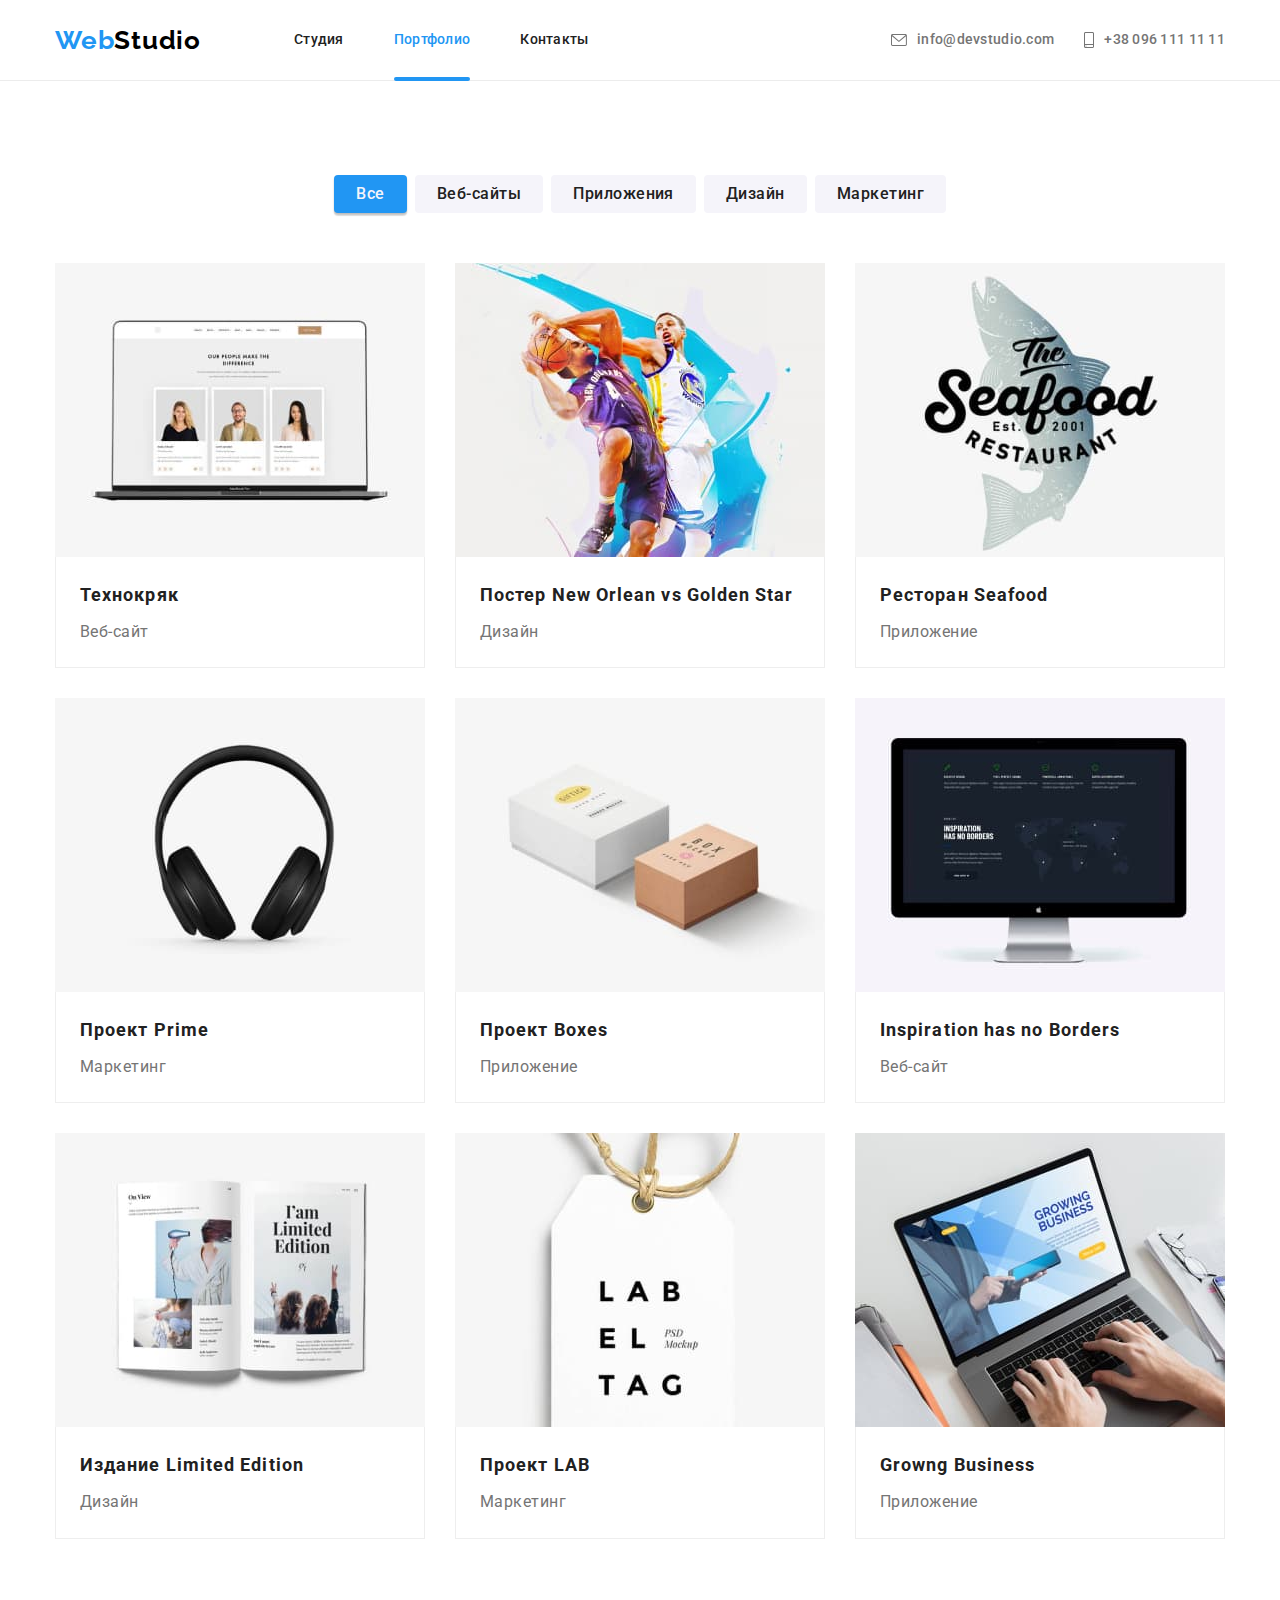
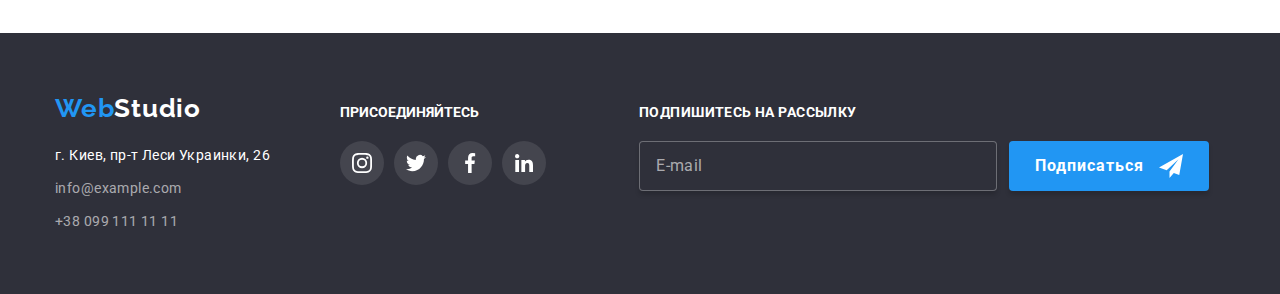
==== portfolio.html @ a7a27328 "initial" ====
<!DOCTYPE html>
<html lang="ru">
  <head>
    <meta charset="UTF-8" />
    <meta http-equiv="X-UA-Compatible" content="IE=edge" />
    <meta name="viewport" content="width=device-width, initial-scale=1.0" />
    <title>Portfolio</title>
    <link
      href="https://fonts.googleapis.com/css2?family=Raleway:wght@700&family=Roboto:wght@400;500;700;900&display=swap"
      rel="stylesheet"
    />
    <link rel="stylesheet" href="./modern-normalize/modern-normalize.css" />
    <link rel="stylesheet" href="./css/styles.css" />
  </head>
  <body>
    <!-- шапка -->
    <header class="header">
      <div class="container header-wrapper">
        <!-- навигация -->
        <nav class="header-nav">
          <a href="#" class="logo">Web<span class="header-studio">Studio</span></a>
          <ul class="site-nav list">
            <li class="site-nav-item">
              <a href="./index.html" class="site-nav-link">Студия</a>
            </li>
            <li class="site-nav-item">
              <a href="#" class="site-nav-link current">Портфолио</a>
            </li>
            <li class="site-nav-item">
              <a href="#" class="site-nav-link">Контакты</a>
            </li>
          </ul>
        </nav>
        <ul class="auth-nav list">
          <li class="auth-nav-item">
            <a class="auth-nav-link" href="info@devstudio.com">
              <svg class="icon-envelope" width="16" height="12">
                <use href="./images/icons.svg#icon-envelope"></use>
              </svg>
              info@devstudio.com</a
            >
          </li>
          <li class="auth-nav-item">
            <a class="auth-nav-link" href="tel:+380961111111">
              <svg class="icon-smartphone" width="10" height="16">
                <use href="./images/icons.svg#icon-smartphone"></use>
              </svg>
              +38 096 111 11 11</a
            >
          </li>
        </ul>
      </div>
    </header>
    <!-- основное -->
    <main>
      <!-- секция примеры проектов -->
      <section class="examples section">
        <div class="container">
          <h1 class="title-hidden">примеры</h1>
          <ul class="filters filters-wrapper list">
            <li class="filters-item">
              <button class="filters-button button-active" type="button">Все</button>
            </li>
            <li class="filters-item">
              <button class="filters-button" type="button">Веб-сайты</button>
            </li>
            <li class="filters-item">
              <button class="filters-button" type="button">Приложения</button>
            </li>
            <li class="filters-item">
              <button class="filters-button" type="button">Дизайн</button>
            </li>
            <li class="filters-item">
              <button class="filters-button" type="button">Маркетинг</button>
            </li>
          </ul>
          <ul class="list examples-wrapper">
            <li class="item">
              <a class="examples-link" href="#">
                <div class="examples-overlay">
                  <img
                    class="picture"
                    src="./images/texnokryak.jpg"
                    alt="Пример проекта веб-сайта Технокряк"
                    width="370"
                    height="294"
                  />
                  <p class="overlay-text">
                    Ресурс предлагает комплексные предложения с разным уровнем функционала и
                    сервисов. Все это позволит посетителю получить исчерпывающие сведения о компании
                    или частном лице.
                  </p>
                </div>
                <div class="card">
                  <h3 class="examples-title">Технокряк</h3>
                  <p class="examples-text">Веб-сайт</p>
                </div>
              </a>
            </li>
            <li class="item">
              <a href="#" class="examples-link">
                <div class="examples-overlay">
                  <img
                    class="picture"
                    src="./images/post-new-orlean-golden-star.jpg"
                    alt="Пример дизайна постера New Orlean vs Golden Star"
                    width="370"
                    height="294"
                  />
                  <p class="overlay-text">
                    Ресурс предлагает комплексные предложения с разным уровнем функционала и
                    сервисов. Все это позволит посетителю получить исчерпывающие сведения о компании
                    или частном лице.
                  </p>
                </div>
                <div class="card">
                  <h3 class="examples-title">Постер New Orlean vs Golden Star</h3>
                  <p class="examples-text">Дизайн</p>
                </div>
              </a>
            </li>
            <li class="item">
              <a href="" class="examples-link">
                <div class="examples-overlay">
                  <img
                    class="picture"
                    src="./images/restaurant-seafood.jpg"
                    alt="Пример приложения для ресторана Seafood"
                    width="370"
                    height="294"
                  />
                  <p class="overlay-text">
                    Ресурс предлагает комплексные предложения с разным уровнем функционала и
                    сервисов. Все это позволит посетителю получить исчерпывающие сведения о компании
                    или частном лице.
                  </p>
                </div>
                <div class="card">
                  <h3 class="examples-title">Ресторан Seafood</h3>
                  <p class="examples-text">Приложение</p>
                </div>
              </a>
            </li>
            <li class="item">
              <a href="#" class="examples-link">
                <div class="examples-overlay">
                  <img
                    class="picture"
                    src="./images/project-prime.jpg"
                    alt="Пример проекта Prime"
                    width="370"
                    height="294"
                  />
                  <p class="overlay-text">
                    Ресурс предлагает комплексные предложения с разным уровнем функционала и
                    сервисов. Все это позволит посетителю получить исчерпывающие сведения о компании
                    или частном лице.
                  </p>
                </div>
                <div class="card">
                  <h3 class="examples-title">Проект Prime</h3>
                  <p class="examples-text">Маркетинг</p>
                </div>
              </a>
            </li>
            <li class="item">
              <a href="#" class="examples-link">
                <div class="examples-overlay">
                  <img
                    class="picture"
                    src="./images/project-boxes.jpg"
                    alt="Проект приложения Boxes"
                    width="370"
                    height="294"
                  />
                  <p class="overlay-text">
                    Ресурс предлагает комплексные предложения с разным уровнем функционала и
                    сервисов. Все это позволит посетителю получить исчерпывающие сведения о компании
                    или частном лице.
                  </p>
                </div>
                <div class="card">
                  <h3 class="examples-title">Проект Boxes</h3>
                  <p class="examples-text">Приложение</p>
                </div>
              </a>
            </li>
            <li class="item">
              <a href="#" class="examples-link">
                <div class="examples-overlay">
                  <img
                    class="picture"
                    src="./images/inspiration-has-a-borders.jpg"
                    alt="Проект веб-сайта Inspiration has no borders"
                    width="370"
                    height="294"
                  />
                  <p class="overlay-text">
                    Ресурс предлагает комплексные предложения с разным уровнем функционала и
                    сервисов. Все это позволит посетителю получить исчерпывающие сведения о компании
                    или частном лице.
                  </p>
                </div>
                <div class="card">
                  <h3 class="examples-title">Inspiration has no Borders</h3>
                  <p class="examples-text">Веб-сайт</p>
                </div>
              </a>
            </li>
            <li class="item">
              <a href="#" class="examples-link">
                <div class="examples-overlay">
                  <img
                    class="picture"
                    src="./images/limited-edition.jpg"
                    alt="Пример дизайна издания Limited Edition"
                    width="370"
                    height="294"
                  />
                  <p class="overlay-text">
                    Ресурс предлагает комплексные предложения с разным уровнем функционала и
                    сервисов. Все это позволит посетителю получить исчерпывающие сведения о компании
                    или частном лице.
                  </p>
                </div>
                <div class="card">
                  <h3 class="examples-title">Издание Limited Edition</h3>
                  <p class="examples-text">Дизайн</p>
                </div>
              </a>
            </li>
            <li class="item">
              <a href="#" class="examples-link">
                <div class="examples-overlay">
                  <img
                    class="picture"
                    src="./images/project-lab.jpg"
                    alt="Пример проекта LAB"
                    width="370"
                    height="294"
                  />
                  <p class="overlay-text">
                    Ресурс предлагает комплексные предложения с разным уровнем функционала и
                    сервисов. Все это позволит посетителю получить исчерпывающие сведения о компании
                    или частном лице.
                  </p>
                </div>
                <div class="card">
                  <h3 class="examples-title">Проект LAB</h3>
                  <p class="examples-text">Маркетинг</p>
                </div>
              </a>
            </li>
            <li class="item">
              <a class="examples-link" href="#">
                <div class="examples-overlay">
                  <img
                    class="picture"
                    src="./images/growing-business.jpg"
                    alt="Проект приложения Growing Business"
                    width="370"
                    height="294"
                  />
                  <p class="overlay-text">
                    Ресурс предлагает комплексные предложения с разным уровнем функционала и
                    сервисов. Все это позволит посетителю получить исчерпывающие сведения о компании
                    или частном лице.
                  </p>
                </div>
                <div class="card">
                  <h3 class="examples-title">Growng Business</h3>
                  <p class="examples-text">Приложение</p>
                </div>
              </a>
            </li>
          </ul>
        </div>
      </section>
    </main>
    <!-- футер -->
    <footer class="footer">
      <div class="container footer-wrapper">
        <div>
          <a class="logo" href="./index.html">Web<span class="footer-studio">Studio</span></a>
          <address>
            <ul class="address list">
              <li class="item">
                <a
                  class="address-link"
                  href="https://goo.gl/maps/dMJrHMzc6mi3SanNA"
                  target="_blank"
                  rel="noopener noreferrer"
                  >г. Киев, пр-т Леси Украинки, 26</a
                >
              </li>
              <li class="item"><a class="link" href="info@devstudio.com">info@example.com</a></li>
              <li class="item"><a class="link" href="tel:+380991111111">+38 099 111 11 11</a></li>
            </ul>
          </address>
        </div>
        <div class="social-wrapper">
          <h2 class="social-title">Присоединяйтесь</h2>
          <ul class="social-list list">
            <li class="social-item">
              <a class="social-link" href="#">
                <svg class="social-icon" width="20" height="20">
                  <use href="./images/icons.svg#icon-instagramteam"></use>
                </svg>
              </a>
            </li>
            <li class="social-item">
              <a class="social-link" href="#">
                <svg class="social-icon" width="20" height="20">
                  <use href="./images/icons.svg#icon-twitterteam"></use>
                </svg>
              </a>
            </li>
            <li class="social-item">
              <a class="social-link" href="#">
                <svg class="social-icon" width="20" height="20">
                  <use href="./images/icons.svg#icon-facebookteam"></use>
                </svg>
              </a>
            </li>
            <li class="social-item">
              <a class="social-link" href="#">
                <svg class="social-icon" width="18" height="18">
                  <use href="./images/icons.svg#icon-linkedinteam"></use>
                </svg>
              </a>
            </li>
          </ul>
        </div>
        <div class="subscribe-wrapper">
          <p class="subscribe-title">Подпишитесь на рассылку</p>
          <form class="subscribe-form">
            <input class="subscribe-input" type="email" name="email" placeholder="E-mail" />
            <button class="subscribe-button" type="submit">
              Подписаться
              <svg class="subscribe-icon" width="24" height="24">
                <use href="./images/icons.svg#icon-send"></use>
              </svg>
            </button>
          </form>
        </div>
      </div>
    </footer>
    <script src="./js/modal.js"></script>
  </body>
</html>
---- css/styles.css ----
:root {
   --white-color: #ffffff;
   --primary-text-color: rgba(33, 33, 33, 1);
   --secondary-text-color: rgba(117, 117, 117, 1);
   --accent-color: rgba(33, 150, 243, 1);
   --logo-studio-color: #000000;
   --background-hero: rgba(47, 48, 58, 1);
   --background-section-team: #F5F4FA;
   --footer-background-color: rgba(47, 48, 58, 1);
   --address-links-color: rgba(255, 255, 255, 0.6);
   --backgroung-buttons-color: rgba(245, 244, 250, 1);
   --primary-buttons-text-color: rgba(33, 33, 33, 1);
   --background-for-button: #188CE8;
   --border-color-cards: rgba(238, 238, 238, 1);
   --border-for-header: rgba(236, 236, 236, 1);
   --button-active-color: rgba(245, 244, 250, 1);
   --color-for-team-cards: rgba(255, 255, 255, 1);
   --gradient-color: rgba(47, 48, 58, 0.4) 35%;
   --background-features-card: #F5F4FA;
   --color-for-join: rgba(255, 255, 255, 1);
   --icon-color: rgba(175, 177, 184, 1);
   --color-for-links: rgba(255, 255, 255, 1);
   --icon-background-color: rgba(255, 255, 255, .1);
   --overlay-color: rgba(0, 0, 0, 0.2);
   --modal-window-color: rgba(255, 255, 255, 1);
   --activity-cards-text-color: rgba(255, 255, 255, 1);
   --activity-cards-background: rgba(47, 48, 58, 0.8);
   --ovarlay-examples-cards-color: rgba(33, 150, 243, 0.9);
   --overlay-examples-text-color: rgba(255, 255, 255, 1);
   --close-button-color: #000000;
   --subscribe-title-color: rgba(255, 255, 255, 1);
   --subscribe-button-color:rgba(255, 255, 255, 1);
   --subscribe-button-box-shadow: rgba(0, 0, 0, 0.15);
   --subscribe-button-background-color: rgba(33, 150, 243, 1);
   --subscribe-button-hover-background-color: #188ce8;
   --subscribe-icon-color: rgba(255, 255, 255, 1);
   --subscribe-input-text-color:rgba(255, 255, 255, 0.6);
   --callback-title-color: rgba(33, 33, 33, 1);
   --callback-form-lable-color: rgba(117, 117, 117, 1);
   --callback-form-input-border-color: rgba(33, 33, 33, 0.2);
   --callback-agreenamt-link-color: rgba(33, 150, 243, 1);
   --callbackform-agreemant-text: rgba(117, 117, 117, 1);
   --call-back-form-checkbox-border-color: rgba(33, 33, 33, 1);
   --checkbox-button-hover-color: #188ce8;

   --timing-function : cubic-bezier(0.4, 0, 0.2, 1);
}

/* list */
.list {
    padding: 0;
    margin: 0;

    list-style: none;
}

/* скрыть заголовки*/
.title-hidden {
    position: absolute;

    width: 1px;
    height: 1px;
    margin: -1px;
    border: 0;
    padding: 0;
    white-space: nowrap;

    clip-path: inset(100%);
    clip: rect(0 0 0 0);
    
    overflow: hidden;
}

.checkbox-hidden {
    position: absolute;
    
    width: 1px;
    height: 1px;
    margin: -1px;
    border: 0;
    padding: 0;
    white-space: nowrap;
    
    clip-path: inset(100%);
    clip: rect(0 0 0 0);
    
    overflow: hidden;
}

/*  */
body { 
    color: var(--primary-text-color);
    background-color: var(--white-color);
    font-family: Roboto, sans-serif;
    font-style: normal;
    font-weight: 400;
    font-size: 14px;
} 

h1,
h2,
h3,
h4,
h5,
h6,
p,
ul {
    margin-top: 0;
    margin-bottom: 0;
}

.container {
    width: 1200px;
    margin: 0 auto;
    padding: 0 15px;
}

.section {
    padding-top: 94px;
    padding-bottom: 94px;
}

/* шапка */
.header {
   border-bottom: 1px solid var(--border-for-header);
}

.header-wrapper {
    display: flex;
}

.header-nav {
    display: flex;
    align-items: center;
}

.header-studio {
    color: var(--logo-studio-color);
    text-decoration: none;
    letter-spacing: 0.03em;
}

.logo {
    display: block;

    color: var(--accent-color);
    font-family: Raleway, sans-serif;
    font-weight: 700;
    font-size: 26px;
    line-height: 1.19;
    letter-spacing: 0.03em;
    text-decoration: none;
}

.logo:focus {
    color: var(--accent-color);
}

.site-nav {
    display: flex;
    margin-left: 93px;
}

.site-nav-item:not(:last-child) {
    margin-right: 50px;
} 

.site-nav-item {
    position: relative;
}

.site-nav-link {
    display: inline-block;
    padding-top: 32px;
    padding-bottom: 32px;

    color: var(--primary-text-color);
    text-decoration: none;
    font-weight: 500;
    font-size: 14px;
    line-height: 1.14;
    letter-spacing: 0.02em;  

    transition: color 250ms var(--timing-function);
}

.site-nav-link.current::after {
    position: absolute;
    left: 0;
    bottom: -1px;

    content: '';

    display: block;
    width: 100%;
    height: 4px;
    background-color: var(--accent-color);
    border-radius: 2px;
}

.site-nav-link:hover,
.site-nav-link:focus {
    color: var(--accent-color)
}

.auth-nav {
    display: flex;
    margin-left: auto;
}

.auth-nav-item:not(:last-child) {
    margin-right: 30px;
}

.auth-nav-link {
    display: flex;
    align-items: center;
    
    padding-top: 32px;
    padding-bottom: 32px;

    color: var(--secondary-text-color);
    text-decoration: none;
    font-weight: 500;
    font-size: 14px;
    line-height: 1.14;
    letter-spacing: 0.02em;

    transition: color 250ms var(--timing-function);
}

.auth-nav-link:hover, 
.auth-nav-link:focus {
    color: var(--accent-color);
}

.auth-nav .icon-envelope {
    margin-right: 10px;

    fill: currentColor;
}

.auth-nav .icon-smartphone {
    margin-right: 10px;

    fill: currentColor;
}

.current {
    color: var(--accent-color)
}

/* секция героя с кнопкой */
.hero {
    max-width: 1600px;
    height: 600px;
    margin: auto;  

    text-align: center;

    background-color: var(--background-hero);   
    background-image: linear-gradient(
        var(--gradient-color),
        var(--gradient-color)),
        url(../images/background-image.jpg
        );   
}
      
.hero.section {
    padding: 200px 0;
}

.hero .hero-title {
    margin: 0 auto;
    width: 696px;

    color: var(--white-color);
    font-weight: 900;
    font-size: 44px;
    line-height: 1.36;
    text-transform: uppercase;
    letter-spacing: 0.06em;
}

.hero .hero-button {
    /* position: relative; */

    display: block;
    border: none;
    border-radius: 4px;
    padding: 10px 32px;
    margin: 30px auto 0;
    min-width: 130px;

    color: var(--white-color);
    background-color: var(--accent-color);
    cursor: pointer;
    font-family: inherit;
    font-weight: 700;
    font-size: 16px;
    line-height: 1.875;
    letter-spacing: 0.06em;

    transition: background-color 250ms var(--timing-function);
}

.hero .hero-button:hover,
.hero .hero-button:focus {
    background-color: var(--background-for-button);
}

/* особенностей  */
.features {
    background-color: var(--white-color);
}

.features-wrapper {
    display: flex;
    flex-wrap: wrap;
    align-items: center;
    justify-content: center;
}

.features .features-item {
    flex-basis: 270px;
}

.features-wrapper .features-item:not(:last-child) {
    margin-right: 30px;
}

.features .features-title {
    margin-bottom: 10px;
    margin-bottom: 10px;

    color: var(--primary-text-color);
    font-weight: 700;
    font-size: 14px;
    line-height: 1.14;
    text-transform: uppercase;
    letter-spacing: 0.03em;
}

.features .features-text {
    color: var(--secondary-text-color);
    font-size: 14px;
    line-height: 1.71;
    letter-spacing: 0.03em;
}

.features-icon {
    display: flex;
    align-items: center;
    justify-content: center;
    margin-bottom: 32px;


    border-radius: 4px;

    height: 120px;

    background-color: var(--background-features-card);
}

 /* чем мы занимаемся */
.activity.section {
    padding-top: 0px;

    background-color: var(--white-color);
}

.activity .activity-title {
    margin-bottom: 50px;

    color: var(--primary-text-color);
    font-weight: 700;
    font-size: 36px;
    line-height: 1.16;
    text-align: center;
    letter-spacing: 0.03em;
}

.activity-wrapper {
    display: flex;
}

.activity-wrapper .activity-item:not(:last-child) {
    margin-right: 30px;
}

.activity .activity-picture {
    display: block;
}

.activity-wrap {
    position: relative;
}

.activity-description {
    position: absolute;

    bottom: 0;
    width: 100%;
    padding: 27px 0;
    
    background-color: var(--activity-cards-background);
    color: var(--activity-cards-text-color);
    font-weight: 700;
    line-height: 1.14;
    text-align: center;
    letter-spacing: 0.03em;
    text-transform: uppercase;


}
/* наша команда */
.team {
    background-color: var(--background-section-team);
}

.team .team-title {
    margin-bottom: 50px;

    color: var(--primary-text-color);
    text-align: center;
    font-weight: 700;
    font-size: 36px;
    line-height: 1.16;
    letter-spacing: 0.03em;
}

.team-wrapper {
    display: flex;
}

.team-wrapper .item {
    background-color: var(--color-for-team-cards);
    box-shadow: 0px 1px 1px rgba(0, 0, 0, 0.12),
        0px 4px 4px rgba(0, 0, 0, 0.06),
        1px 4px 6px rgba(0, 0, 0, 0.16);
}

.team-wrapper .item:not(:last-child) {
    margin-right: 30px;
}

.team-wrapper .card {
    padding-top: 30px;
    padding-bottom: 30px;
}

.team-wrapper img {
    display: block;
}

.team .team-name {
    margin-bottom: 10px;

    color: var(--primary-text-color);
    text-align: center;
    font-weight: 500;
    font-size: 16px;
    line-height: 1.19;
    letter-spacing: 0.03em;
}

.team .team-role {
    margin-bottom: 16px;

    color: var(--secondary-text-color);
    text-align: center;
    font-size: 16px;
    line-height: 1.19;
    letter-spacing: 0.03em;
}

.team .team-social {
    display: flex;
    justify-content: center;
    align-items: center;

}
.team-icons:not(:last-child) {
    margin-right: 10px;
}

.team-link {
    display: flex;
    width: 44px;
    height: 44px;
    border-radius: 50%;

    justify-content: center;
    align-items: center; 
    color: var(--icon-color); 
    transition: background-color 250ms var(--timing-function), color 250ms var(--timing-function);
}

.team-icon {
    fill: currentColor;
}

.team-link:hover,
.team-link:focus {
    background-color: var(--accent-color);
    color: var(--color-for-team-cards);
}

/* постоянные клиенты */
.clients .clients-title {
    color: var(--primary-text-color);
    font-weight: 700;
    font-size: 36px;
    line-height: 1.16;
    letter-spacing: 0.03em;
    text-align: center;

    margin-bottom: 50px;

}

.clients .clients-wrapper {
    display: flex;     
}

.clients .clients-item {
    flex-basis: 170px;
}

.clients .clients-item:not(:last-child){
    margin-right: 30px;
}

.clients .clients-link {
    display: flex;
    
    height: 92px;
    justify-content: center;
    align-items: center;


    border: 1px solid #AFB1B8;
    border-radius: 4px;
    color: var(--icon-color);

    transition: color 250ms var(--timing-function), border-color 250ms var(--timing-function);
}

.clients .clients-link:hover,
.clients .clients-link:focus {
    color: var(--accent-color);
    border-color: var(--accent-color);
}

.clients .clients-icon {
    fill: currentColor;
}

/* футер */
.footer {
    padding-top: 60px;
    padding-bottom: 60px;
    background-color: var(--footer-background-color);
}
.footer .footer-studio {
    color: var(--white-color);
}

.footer .logo:focus {
    color: var(--accent-color);
}

/* адресс */
.footer .logo {
    margin-bottom: 20px;
}

.address .item:not(:last-child) {
    margin-bottom: 9px;
}

.address .address-link {
    color: var(--white-color);
    text-decoration: none;
    font-style: normal;
    line-height: 1.71;
    letter-spacing: 0.03em;
}

.address .address-link:focus {
    color: var(--white-color);
}

.address .link {
    color: var(--address-links-color);
    text-decoration: none;
    font-style: normal;
    line-height: 1.71;
    letter-spacing: 0.03em;

    transition: color 250ms var(--timing-function);
}

.address .link:hover, 
.address .link:focus {
    color: var(--accent-color);
}

.footer-wrapper {
    display: flex;
    align-items: baseline;
}

.social-wrapper {
    margin-left: 70px;

}

.social-title {
    margin-bottom: 20px;

    color: var(--color-for-join);
    font-weight: 700;
    font-size: 14px;
    line-height: 1.14;
    text-transform: uppercase;
}

.social-list {
    display: flex;
}

.social-item:not(:last-child) {
    margin-right: 10px;
}

.social-link {
    display: flex;
    width: 44px;
    height: 44px;
    border-radius: 50%;

    justify-content: center;
    align-items: center;
    color: var(--color-for-links);
    background-color: var(--icon-background-color);

    transition: background-color 250ms var(--timing-function);
}

.social-icon {
    fill: currentColor;
}

.social-link:hover,
.social-link:focus {
    background-color: var(--accent-color);
}

.subscribe-wrapper {
    margin-left: 93px;
}

.subscribe-title {
    margin-bottom: 20px;

    font-size: 14px;
    line-height: 1.14;
    font-weight: 700;
    text-transform: uppercase;
    letter-spacing: 0.03em;
    
    color: var(--subscribe-title-color);
}

.subscribe-form {
    display: flex;

}

.subscribe-button {
    display: inline-block;

    transition: background-color 250ms var(--timing-function);

    min-width: 200px;
    padding: 10px 0;
    margin-left: 12px;
    vertical-align: middle;
    box-shadow: 0px 4px 4px var(--subscribe-button-box-shadow);
    border: transparent;
    border-radius: 4px;

    background-color: var(--subscribe-button-background-color);
    cursor: pointer;
    
    font-size: 16px;
    line-height: 1.87;
    font-weight: 700;
    text-align: center;
    letter-spacing: 0.06em;
    color: var(--subscribe-button-color);
}

.subscribe-button:hover {
    background-color: var(--subscribe-button-hover-background-color);
}

.subscribe-icon {
    margin-left: 10px;
    vertical-align: middle;

    fill: var(--subscribe-icon-color);
}

.subscribe-input {
    padding-left: 16px;
    min-width: 358px;

    border: 1px solid rgba(255, 255, 255, 0.3);
    border-radius: 4px;
    box-shadow: 0px 4px 4px 0px rgba(0, 0, 0, 0.15);

    background-color: var(--footer-background-color);

    font-size: 16px;
    line-height: 1.25;
    font-weight: 400;
    font-style: normal;
    letter-spacing: 0.03em;
    color: var(--subscribe-input-text-color);
}

.subscribe-input::placeholder {
    font-size: 16px;
    line-height: 1.25;
    letter-spacing: 0.03em;
    color: var(--subscribe-input-text-color);
}
/* секция фильтров на сайте  */
.filters-button {
    display: block;
    border: none;
    border-radius: 4px;
    min-width: 73px;
    padding: 6px 22px;

    color: var(--primary-buttons-text-color);
    background-color: var(--backgroung-buttons-color);
    font-family: inherit;
    cursor: pointer;
    font-weight: 500;
    font-size: 16px;
    line-height: 1.6;
    letter-spacing: 0.03em;

    transition: color 250ms var(--timing-function), background-color 250ms var(--timing-function), box-shadow 250ms var(--timing-function);
}

.filters-button:hover, 
.filters-button:focus {
    color: var(--white-color);
    background-color: var(--accent-color);
    box-shadow: 0px 3px 1px rgb(0 0 0 / 10%), 0px 1px 2px rgb(0 0 0 / 8%), 0px 2px 2px rgb(0 0 0 / 12%);
    
}

.filters-button.button-active {
    color: var(--button-active-color);
    background-color: var(--accent-color);
    box-shadow: 0px 3px 1px rgb(0 0 0 / 10%), 0px 1px 2px rgb(0 0 0 / 8%), 0px 2px 2px rgb(0 0 0 / 12%);
}

.filters-wrapper {
    display: flex;
    justify-content: center;

    margin-bottom: 50px;
}

.filters-item:not(:last-child) {
    margin-right: 8px;
}

/* секция примеры работ */
.examples .examples-title {
    margin-bottom: 4px;

    color: var(--primary-text-color);
    font-weight: 700;
    font-size: 18px;
    line-height: 2;
    letter-spacing: 0.06em;
}

.examples .examples-text {
    color: var(--secondary-text-color);
    font-size: 16px;
    line-height: 1.9;
    letter-spacing: 0.03em;
}

.examples-wrapper .picture {
    display: block;
}

.examples-wrapper {
    display: flex;
    flex-wrap: wrap;
}

.examples-wrapper .item {
    margin-right: 30px;
    margin-bottom: 30px;
}

.examples-wrapper .item:nth-child(3n) {
    margin-right: 0;
}

.examples-wrapper .item:nth-last-child(-n + 3) {
    margin-bottom: 0;
}

.examples-wrapper .card {
    padding: 20px 24px;

    border-right: 1px solid var(--border-color-cards);
    border-left: 1px solid var(--border-color-cards);
    border-bottom: 1px solid var(--border-color-cards);
}

.examples-link {
    display: inline-block;

    transition: box-shadow 250ms var(--timing-function);

    text-decoration: none;
}

.examples-link:hover,
.examples-link:focus {
    cursor: pointer;
 
    box-shadow: 0px 3px 1px rgb(0 0 0 / 10%), 0px 1px 2px rgb(0 0 0 / 8%), 0px 2px 2px rgb(0 0 0 / 12%);
}

.examples-overlay {
    position: relative;
    overflow: hidden;
}

.overlay-text {
    position: absolute;
    top: 0;
    left: 0;

    transform: translateY(100%);

    padding: 63px 24px;
    width: 100%;
    height: 100%;
    
    color: var(--overlay-examples-text-color);
    background-color: var(--ovarlay-examples-cards-color);
    font-size: 18px;
    line-height: 1.55;
    letter-spacing: 0.03em;

    transition: transform 250ms cubic-bezier(0.4, 0, 0.2, 1);

}
.examples-link:hover .overlay-text {
    transform: translateY(0);
}

/* модальное окно */
.backdrop {
    position: fixed;

    top: 0;
    left: 0;
    
    transition: opacity 250ms var(--timing-function), visibility 250ms var(--timing-function);

    width: 100vw;
    height: 100vh;

    background-color: var(--overlay-color);
}

.backdrop.is-hidden {
    opacity: 0;
    visibility: hidden;
    pointer-events: none;
}

.modal {
    position: absolute;

    left: 50%;
    top: 50%;
    transform: translate( -50%, -50%);

    width: 528px;

    box-shadow: 0px 1px 3px rgba(0, 0, 0, 0.12), 0px 1px 1px rgba(0, 0, 0, 0.14), 0px 2px 1px rgba(0, 0, 0, 0.2);
    border-radius: 4px;
    background-color: var(--modal-window-color);
    
}

.modal-close-button {
    position: absolute;

    top: 8px;
    right: 8px;

    display: flex;
    justify-content: center;
    align-items: center;

    width: 30px;
    height: 30px;

    transition: fill 250ms var(--timing-function);
    
    border: 1px solid rgba(0, 0, 0, 0.1);
    border-radius: 50%;
    background-color: transparent;
    cursor: pointer;
    
    fill: var(--close-button-color);
}

.modal-close-button:hover {
    fill: var(--accent-color);
}

.callback-form {
    display: flex;
    flex-direction: column;

    padding: 40px;
}

.callback-form-title {
    display: block;
    margin-bottom: 12px;

    font-size: 20px;
    line-height: 1.15;
    letter-spacing: 0.03em;
    text-align: center;
    color: var(--callback-title-color);
}

.callback-form-lable {
    margin-bottom: 4px;

    font-size: 12px;
    line-height: 1.16;
    letter-spacing: 0.01em;
    color: var(--callback-form-lable-color)
}

.callback-form-field {
    position: relative;
}

.callback-form-input {
    transition: border-color 250ms var(--timing-function);
    height: 40px;
    width: 100%;
    margin-bottom: 10px;
    padding-left: 42px;

    border: 1px solid var(--callback-form-input-border-color);
    border-radius: 4px;
}

.callback-form-input:focus {
    border-color: var(--accent-color);
    outline: 0;
}

.callback-form-input-icon {
    position: absolute;
    transition: fill 250ms var(--timing-function);
    
    top: 11px;
    left: 12px;
    fill: #212121;
}

.callback-form-input:focus~.callback-form-input-icon {
    fill: var(--accent-color);

}

.callback-form-comment {
    transition: border-color 250ms var(--timing-function);

    padding: 12px 16px;
    width: 448px;
    height: 120px;

    border: 1px solid rgba(33, 33, 33, 0.2);
    border-radius: 4px;
    resize: none;
}

.callback-form-comment:focus {
    outline: 0;
    border-color: var(--accent-color);
}

.callback-form-comment::placeholder {
    font-family: 'Roboto';
    font-style: normal;
    font-weight: 400;
    font-size: 14px;
    line-height: 16px;
    letter-spacing: 0.01em;
    
    color: rgba(117, 117, 117, 0.5);
}

.callback-form-checkbox {
    display: flex;
    align-items: center;
    justify-content: center;

    margin-top: 20px;
    margin-bottom: 30px;
}

.callback-form-checkbox-icon-wrap {
    transition: border-color 250ms var(--timing-function), background-color 250ms var(--timing-function), fill 250ms var(--timing-function);

    display: inline-flex;
    align-items: center;
    margin-right: 7px;

    width: 16px;
    height: 15px;
    
    border: 2px solid var(--call-back-form-checkbox-border-color);
    border-radius: 2px;
    fill: var(--white-color);
    
    
}

.callback-form-checkbox-icon-wrap:focus-within {
    outline: 2px solid var(--accent-color);
}

.callback-form-checkbox-input:checked + .callback-form-checkbox-icon-wrap {
    border-color: var(--accent-color);
    background-color: var(--accent-color);
    fill: var(--white-color);
}

.callback-form-agreement-link {
    line-height: 1.71;
        
    letter-spacing: 0.03em;
    text-decoration-line: underline;
    
    color: var(--callback-agreenamt-link-color)
}

.callback-form-agreement-text {
    line-height: 1.71;
        
    letter-spacing: 0.03em;
    
    color: var(--callbackform-agreemant-text);
}

.callback-form-button {
    transition: background-color 250ms var(--timing-function);

    display: inline-block;
    margin: 0 auto;
    height: 50px;
    width: 200px;
    background-color: rgba(33, 150, 243, 1);
    border-radius: 4px;
    border: transparent;
    cursor: pointer;

    font-weight: 700;
    font-size: 16px;
    line-height: 1.87;
    color: var(--white-color);
    letter-spacing: 0.06em;
    box-shadow: 0px 1px 3px rgba(0, 0, 0, 0.12), 0px 1px 1px rgba(0, 0, 0, 0.14), 0px 2px 1px rgba(0, 0, 0, 0.2);

}

.callback-form-button:hover {
    background-color: var(--checkbox-button-hover-color);
}
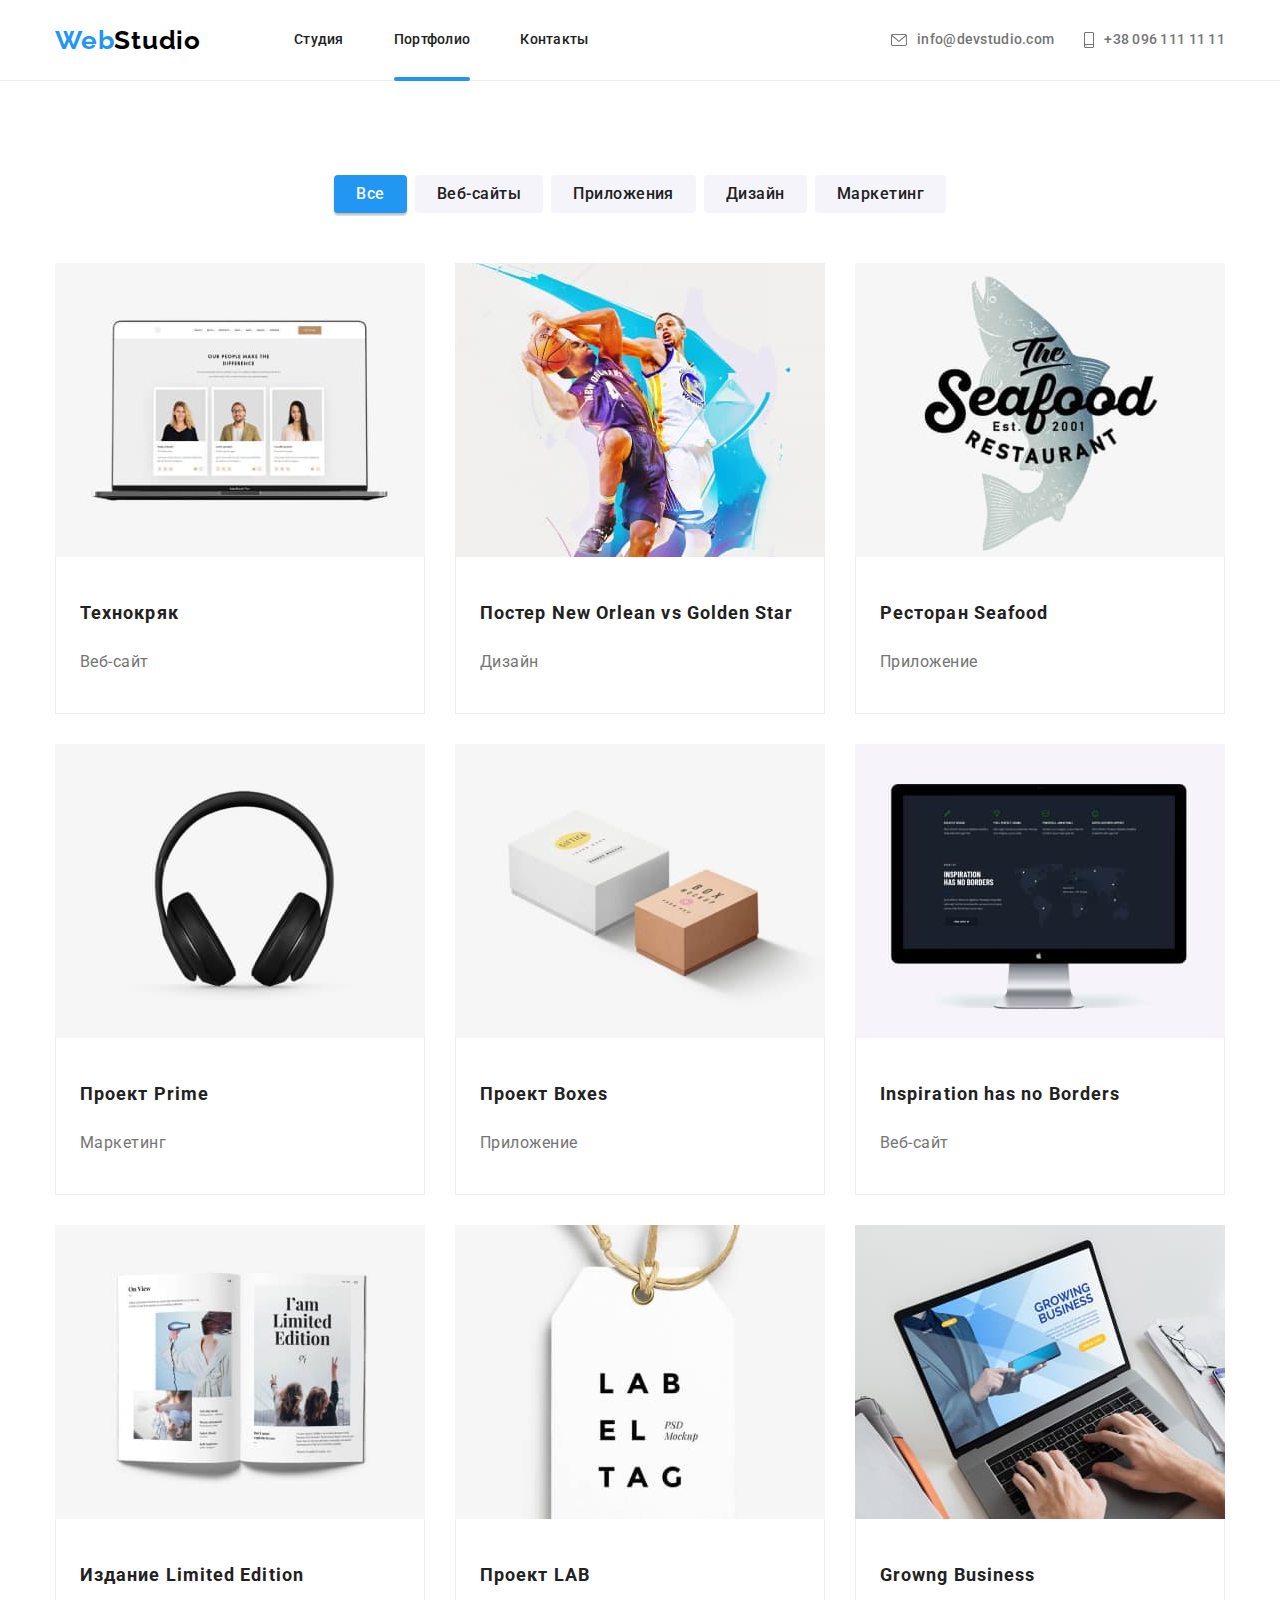
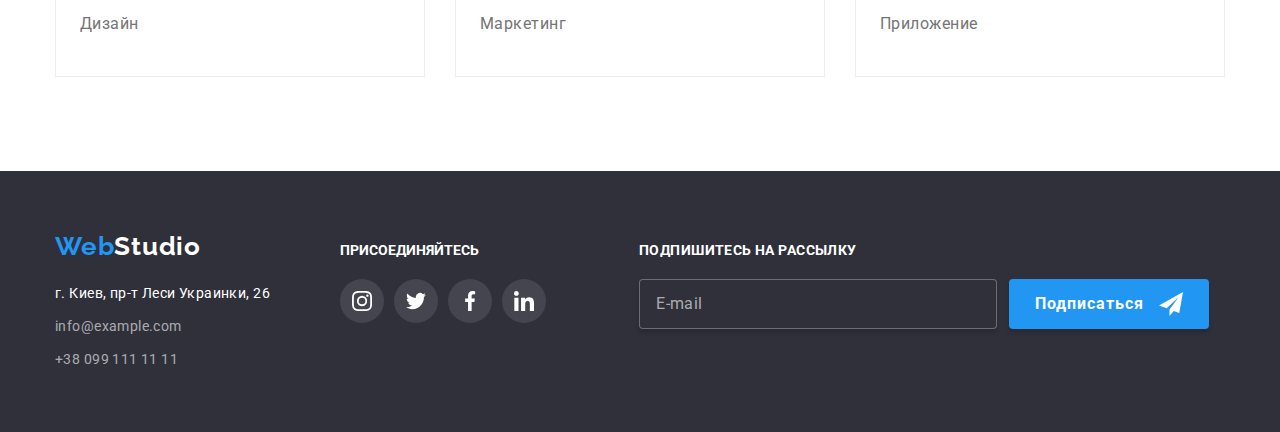
==== commit e7871448: "renamed classes in accordance with BEM methodology/  used SASS preprocessor" ====
--- a/portfolio.html
+++ b/portfolio.html
@@ -10,39 +10,40 @@
       rel="stylesheet"
     />
     <link rel="stylesheet" href="./modern-normalize/modern-normalize.css" />
-    <link rel="stylesheet" href="./css/styles.css" />
+    <!-- <link rel="stylesheet" href="./css/styles.css" /> -->
+    <link rel="stylesheet" href="./css/main.min.css" />
   </head>
   <body>
     <!-- шапка -->
     <header class="header">
-      <div class="container header-wrapper">
+      <div class="container header__wrapper">
         <!-- навигация -->
-        <nav class="header-nav">
-          <a href="#" class="logo">Web<span class="header-studio">Studio</span></a>
-          <ul class="site-nav list">
-            <li class="site-nav-item">
-              <a href="./index.html" class="site-nav-link">Студия</a>
-            </li>
-            <li class="site-nav-item">
-              <a href="#" class="site-nav-link current">Портфолио</a>
-            </li>
-            <li class="site-nav-item">
-              <a href="#" class="site-nav-link">Контакты</a>
+        <nav class="header__nav">
+          <a href="#" class="logo">Web<span class="logo--black">Studio</span></a>
+          <ul class="site-nav">
+            <li class="site-nav__item">
+              <a href="./index.html" class="site-nav__link">Студия</a>
+            </li>
+            <li class="site-nav__item">
+              <a href="#" class="site-nav__link site-nav__link--current">Портфолио</a>
+            </li>
+            <li class="site-nav__item">
+              <a href="#" class="site-nav__link">Контакты</a>
             </li>
           </ul>
         </nav>
-        <ul class="auth-nav list">
-          <li class="auth-nav-item">
-            <a class="auth-nav-link" href="info@devstudio.com">
-              <svg class="icon-envelope" width="16" height="12">
+        <ul class="auth-nav">
+          <li class="auth-nav__item">
+            <a class="auth-nav__link" href="info@devstudio.com">
+              <svg class="auth-nav__icon-envelope" width="16" height="12">
                 <use href="./images/icons.svg#icon-envelope"></use>
               </svg>
               info@devstudio.com</a
             >
           </li>
-          <li class="auth-nav-item">
-            <a class="auth-nav-link" href="tel:+380961111111">
-              <svg class="icon-smartphone" width="10" height="16">
+          <li class="auth-nav__item">
+            <a class="auth-nav__link" href="tel:+380961111111">
+              <svg class="auth-nav__icon-smartphone" width="10" height="16">
                 <use href="./images/icons.svg#icon-smartphone"></use>
               </svg>
               +38 096 111 11 11</a
@@ -57,219 +58,219 @@
       <section class="examples section">
         <div class="container">
           <h1 class="title-hidden">примеры</h1>
-          <ul class="filters filters-wrapper list">
-            <li class="filters-item">
-              <button class="filters-button button-active" type="button">Все</button>
-            </li>
-            <li class="filters-item">
-              <button class="filters-button" type="button">Веб-сайты</button>
-            </li>
-            <li class="filters-item">
-              <button class="filters-button" type="button">Приложения</button>
-            </li>
-            <li class="filters-item">
-              <button class="filters-button" type="button">Дизайн</button>
-            </li>
-            <li class="filters-item">
-              <button class="filters-button" type="button">Маркетинг</button>
+          <ul class="filters">
+            <li class="filters__item">
+              <button class="filters__button filters__button--active" type="button">Все</button>
+            </li>
+            <li class="filters__item">
+              <button class="filters__button" type="button">Веб-сайты</button>
+            </li>
+            <li class="filters__item">
+              <button class="filters__button" type="button">Приложения</button>
+            </li>
+            <li class="filters__item">
+              <button class="filters__button" type="button">Дизайн</button>
+            </li>
+            <li class="filters__item">
+              <button class="filters__button" type="button">Маркетинг</button>
             </li>
           </ul>
-          <ul class="list examples-wrapper">
-            <li class="item">
-              <a class="examples-link" href="#">
-                <div class="examples-overlay">
-                  <img
-                    class="picture"
+          <ul class="examples__wrapper">
+            <li class="examples__item">
+              <a class="examples__link" href="#">
+                <div class="examples__overlay">
+                  <img
+                    class="examples__picture"
                     src="./images/texnokryak.jpg"
                     alt="Пример проекта веб-сайта Технокряк"
                     width="370"
                     height="294"
                   />
-                  <p class="overlay-text">
-                    Ресурс предлагает комплексные предложения с разным уровнем функционала и
-                    сервисов. Все это позволит посетителю получить исчерпывающие сведения о компании
-                    или частном лице.
-                  </p>
-                </div>
-                <div class="card">
-                  <h3 class="examples-title">Технокряк</h3>
-                  <p class="examples-text">Веб-сайт</p>
-                </div>
-              </a>
-            </li>
-            <li class="item">
-              <a href="#" class="examples-link">
-                <div class="examples-overlay">
-                  <img
-                    class="picture"
+                  <p class="overlay__text">
+                    Ресурс предлагает комплексные предложения с разным уровнем функционала и
+                    сервисов. Все это позволит посетителю получить исчерпывающие сведения о компании
+                    или частном лице.
+                  </p>
+                </div>
+                <div class="examples__card">
+                  <h3 class="examples__title">Технокряк</h3>
+                  <p class="examples__text">Веб-сайт</p>
+                </div>
+              </a>
+            </li>
+            <li class="examples__item">
+              <a href="#" class="examples__link">
+                <div class="examples__overlay">
+                  <img
+                    class="examples__picture"
                     src="./images/post-new-orlean-golden-star.jpg"
                     alt="Пример дизайна постера New Orlean vs Golden Star"
                     width="370"
                     height="294"
                   />
-                  <p class="overlay-text">
-                    Ресурс предлагает комплексные предложения с разным уровнем функционала и
-                    сервисов. Все это позволит посетителю получить исчерпывающие сведения о компании
-                    или частном лице.
-                  </p>
-                </div>
-                <div class="card">
-                  <h3 class="examples-title">Постер New Orlean vs Golden Star</h3>
-                  <p class="examples-text">Дизайн</p>
-                </div>
-              </a>
-            </li>
-            <li class="item">
-              <a href="" class="examples-link">
-                <div class="examples-overlay">
-                  <img
-                    class="picture"
+                  <p class="overlay__text">
+                    Ресурс предлагает комплексные предложения с разным уровнем функционала и
+                    сервисов. Все это позволит посетителю получить исчерпывающие сведения о компании
+                    или частном лице.
+                  </p>
+                </div>
+                <div class="examples__card">
+                  <h3 class="examples__title">Постер New Orlean vs Golden Star</h3>
+                  <p class="examples__text">Дизайн</p>
+                </div>
+              </a>
+            </li>
+            <li class="examples__item">
+              <a href="" class="examples__link">
+                <div class="examples__overlay">
+                  <img
+                    class="examples__picture"
                     src="./images/restaurant-seafood.jpg"
                     alt="Пример приложения для ресторана Seafood"
                     width="370"
                     height="294"
                   />
-                  <p class="overlay-text">
-                    Ресурс предлагает комплексные предложения с разным уровнем функционала и
-                    сервисов. Все это позволит посетителю получить исчерпывающие сведения о компании
-                    или частном лице.
-                  </p>
-                </div>
-                <div class="card">
-                  <h3 class="examples-title">Ресторан Seafood</h3>
-                  <p class="examples-text">Приложение</p>
-                </div>
-              </a>
-            </li>
-            <li class="item">
-              <a href="#" class="examples-link">
-                <div class="examples-overlay">
-                  <img
-                    class="picture"
+                  <p class="overlay__text">
+                    Ресурс предлагает комплексные предложения с разным уровнем функционала и
+                    сервисов. Все это позволит посетителю получить исчерпывающие сведения о компании
+                    или частном лице.
+                  </p>
+                </div>
+                <div class="examples__card">
+                  <h3 class="examples__title">Ресторан Seafood</h3>
+                  <p class="examples__text">Приложение</p>
+                </div>
+              </a>
+            </li>
+            <li class="examples__item">
+              <a href="#" class="examples__link">
+                <div class="examples__overlay">
+                  <img
+                    class="examples__picture"
                     src="./images/project-prime.jpg"
                     alt="Пример проекта Prime"
                     width="370"
                     height="294"
                   />
-                  <p class="overlay-text">
-                    Ресурс предлагает комплексные предложения с разным уровнем функционала и
-                    сервисов. Все это позволит посетителю получить исчерпывающие сведения о компании
-                    или частном лице.
-                  </p>
-                </div>
-                <div class="card">
-                  <h3 class="examples-title">Проект Prime</h3>
-                  <p class="examples-text">Маркетинг</p>
-                </div>
-              </a>
-            </li>
-            <li class="item">
-              <a href="#" class="examples-link">
-                <div class="examples-overlay">
-                  <img
-                    class="picture"
+                  <p class="overlay__text">
+                    Ресурс предлагает комплексные предложения с разным уровнем функционала и
+                    сервисов. Все это позволит посетителю получить исчерпывающие сведения о компании
+                    или частном лице.
+                  </p>
+                </div>
+                <div class="examples__card">
+                  <h3 class="examples__title">Проект Prime</h3>
+                  <p class="examples__text">Маркетинг</p>
+                </div>
+              </a>
+            </li>
+            <li class="examples__item">
+              <a href="#" class="examples__link">
+                <div class="examples__overlay">
+                  <img
+                    class="examples__picture"
                     src="./images/project-boxes.jpg"
                     alt="Проект приложения Boxes"
                     width="370"
                     height="294"
                   />
-                  <p class="overlay-text">
-                    Ресурс предлагает комплексные предложения с разным уровнем функционала и
-                    сервисов. Все это позволит посетителю получить исчерпывающие сведения о компании
-                    или частном лице.
-                  </p>
-                </div>
-                <div class="card">
-                  <h3 class="examples-title">Проект Boxes</h3>
-                  <p class="examples-text">Приложение</p>
-                </div>
-              </a>
-            </li>
-            <li class="item">
-              <a href="#" class="examples-link">
-                <div class="examples-overlay">
-                  <img
-                    class="picture"
+                  <p class="overlay__text">
+                    Ресурс предлагает комплексные предложения с разным уровнем функционала и
+                    сервисов. Все это позволит посетителю получить исчерпывающие сведения о компании
+                    или частном лице.
+                  </p>
+                </div>
+                <div class="examples__card">
+                  <h3 class="examples__title">Проект Boxes</h3>
+                  <p class="examples__text">Приложение</p>
+                </div>
+              </a>
+            </li>
+            <li class="examples__item">
+              <a href="#" class="examples__link">
+                <div class="examples__overlay">
+                  <img
+                    class="examples__picture"
                     src="./images/inspiration-has-a-borders.jpg"
                     alt="Проект веб-сайта Inspiration has no borders"
                     width="370"
                     height="294"
                   />
-                  <p class="overlay-text">
-                    Ресурс предлагает комплексные предложения с разным уровнем функционала и
-                    сервисов. Все это позволит посетителю получить исчерпывающие сведения о компании
-                    или частном лице.
-                  </p>
-                </div>
-                <div class="card">
-                  <h3 class="examples-title">Inspiration has no Borders</h3>
-                  <p class="examples-text">Веб-сайт</p>
-                </div>
-              </a>
-            </li>
-            <li class="item">
-              <a href="#" class="examples-link">
-                <div class="examples-overlay">
-                  <img
-                    class="picture"
+                  <p class="overlay__text">
+                    Ресурс предлагает комплексные предложения с разным уровнем функционала и
+                    сервисов. Все это позволит посетителю получить исчерпывающие сведения о компании
+                    или частном лице.
+                  </p>
+                </div>
+                <div class="examples__card">
+                  <h3 class="examples__title">Inspiration has no Borders</h3>
+                  <p class="examples__text">Веб-сайт</p>
+                </div>
+              </a>
+            </li>
+            <li class="examples__item">
+              <a href="#" class="examples__link">
+                <div class="examples__overlay">
+                  <img
+                    class="examples__picture"
                     src="./images/limited-edition.jpg"
                     alt="Пример дизайна издания Limited Edition"
                     width="370"
                     height="294"
                   />
-                  <p class="overlay-text">
-                    Ресурс предлагает комплексные предложения с разным уровнем функционала и
-                    сервисов. Все это позволит посетителю получить исчерпывающие сведения о компании
-                    или частном лице.
-                  </p>
-                </div>
-                <div class="card">
-                  <h3 class="examples-title">Издание Limited Edition</h3>
-                  <p class="examples-text">Дизайн</p>
-                </div>
-              </a>
-            </li>
-            <li class="item">
-              <a href="#" class="examples-link">
-                <div class="examples-overlay">
-                  <img
-                    class="picture"
+                  <p class="overlay__text">
+                    Ресурс предлагает комплексные предложения с разным уровнем функционала и
+                    сервисов. Все это позволит посетителю получить исчерпывающие сведения о компании
+                    или частном лице.
+                  </p>
+                </div>
+                <div class="examples__card">
+                  <h3 class="examples__title">Издание Limited Edition</h3>
+                  <p class="examples__text">Дизайн</p>
+                </div>
+              </a>
+            </li>
+            <li class="examples__item">
+              <a href="#" class="examples__link">
+                <div class="examples__overlay">
+                  <img
+                    class="examples__picture"
                     src="./images/project-lab.jpg"
                     alt="Пример проекта LAB"
                     width="370"
                     height="294"
                   />
-                  <p class="overlay-text">
-                    Ресурс предлагает комплексные предложения с разным уровнем функционала и
-                    сервисов. Все это позволит посетителю получить исчерпывающие сведения о компании
-                    или частном лице.
-                  </p>
-                </div>
-                <div class="card">
-                  <h3 class="examples-title">Проект LAB</h3>
-                  <p class="examples-text">Маркетинг</p>
-                </div>
-              </a>
-            </li>
-            <li class="item">
-              <a class="examples-link" href="#">
-                <div class="examples-overlay">
-                  <img
-                    class="picture"
+                  <p class="overlay__text">
+                    Ресурс предлагает комплексные предложения с разным уровнем функционала и
+                    сервисов. Все это позволит посетителю получить исчерпывающие сведения о компании
+                    или частном лице.
+                  </p>
+                </div>
+                <div class="examples__card">
+                  <h3 class="examples__title">Проект LAB</h3>
+                  <p class="examples__text">Маркетинг</p>
+                </div>
+              </a>
+            </li>
+            <li class="examples__item">
+              <a class="examples__link" href="#">
+                <div class="examples__overlay">
+                  <img
+                    class="examples__picture"
                     src="./images/growing-business.jpg"
                     alt="Проект приложения Growing Business"
                     width="370"
                     height="294"
                   />
-                  <p class="overlay-text">
-                    Ресурс предлагает комплексные предложения с разным уровнем функционала и
-                    сервисов. Все это позволит посетителю получить исчерпывающие сведения о компании
-                    или частном лице.
-                  </p>
-                </div>
-                <div class="card">
-                  <h3 class="examples-title">Growng Business</h3>
-                  <p class="examples-text">Приложение</p>
+                  <p class="overlay__text">
+                    Ресурс предлагает комплексные предложения с разным уровнем функционала и
+                    сервисов. Все это позволит посетителю получить исчерпывающие сведения о компании
+                    или частном лице.
+                  </p>
+                </div>
+                <div class="examples__card">
+                  <h3 class="examples__title">Growng Business</h3>
+                  <p class="examples__text">Приложение</p>
                 </div>
               </a>
             </li>
@@ -279,65 +280,71 @@
     </main>
     <!-- футер -->
     <footer class="footer">
-      <div class="container footer-wrapper">
+      <div class="container footer__wrapper">
         <div>
-          <a class="logo" href="./index.html">Web<span class="footer-studio">Studio</span></a>
+          <a class="logo logo__footer" href="./index.html"
+            >Web<span class="logo--white">Studio</span></a
+          >
           <address>
-            <ul class="address list">
-              <li class="item">
+            <ul class="address">
+              <li class="address__item">
                 <a
-                  class="address-link"
+                  class="address__link"
                   href="https://goo.gl/maps/dMJrHMzc6mi3SanNA"
                   target="_blank"
                   rel="noopener noreferrer"
                   >г. Киев, пр-т Леси Украинки, 26</a
                 >
               </li>
-              <li class="item"><a class="link" href="info@devstudio.com">info@example.com</a></li>
-              <li class="item"><a class="link" href="tel:+380991111111">+38 099 111 11 11</a></li>
+              <li class="info__item">
+                <a class="info__link" href="info@devstudio.com">info@example.com</a>
+              </li>
+              <li class="info__item">
+                <a class="info__link" href="tel:+380991111111">+38 099 111 11 11</a>
+              </li>
             </ul>
           </address>
         </div>
-        <div class="social-wrapper">
-          <h2 class="social-title">Присоединяйтесь</h2>
-          <ul class="social-list list">
-            <li class="social-item">
-              <a class="social-link" href="#">
-                <svg class="social-icon" width="20" height="20">
+        <div class="social__wrapper">
+          <h2 class="social__title">Присоединяйтесь</h2>
+          <ul class="social__list">
+            <li class="social__item">
+              <a class="social__link" href="#">
+                <svg class="social__icon" width="20" height="20">
                   <use href="./images/icons.svg#icon-instagramteam"></use>
                 </svg>
               </a>
             </li>
-            <li class="social-item">
-              <a class="social-link" href="#">
-                <svg class="social-icon" width="20" height="20">
+            <li class="social__item">
+              <a class="social__link" href="#">
+                <svg class="social__icon" width="20" height="20">
                   <use href="./images/icons.svg#icon-twitterteam"></use>
                 </svg>
               </a>
             </li>
-            <li class="social-item">
-              <a class="social-link" href="#">
-                <svg class="social-icon" width="20" height="20">
+            <li class="social__item">
+              <a class="social__link" href="#">
+                <svg class="social__icon" width="20" height="20">
                   <use href="./images/icons.svg#icon-facebookteam"></use>
                 </svg>
               </a>
             </li>
-            <li class="social-item">
-              <a class="social-link" href="#">
-                <svg class="social-icon" width="18" height="18">
+            <li class="social__item">
+              <a class="social__link" href="#">
+                <svg class="social__icon" width="20" height="20">
                   <use href="./images/icons.svg#icon-linkedinteam"></use>
                 </svg>
               </a>
             </li>
           </ul>
         </div>
-        <div class="subscribe-wrapper">
-          <p class="subscribe-title">Подпишитесь на рассылку</p>
-          <form class="subscribe-form">
-            <input class="subscribe-input" type="email" name="email" placeholder="E-mail" />
-            <button class="subscribe-button" type="submit">
+        <div class="subscribe__wrapper">
+          <h2 class="subscribe__title">Подпишитесь на рассылку</h2>
+          <form class="subscribe__form">
+            <input class="subscribe__input" type="email" name="email" placeholder="E-mail" />
+            <button class="subscribe__button" type="submit">
               Подписаться
-              <svg class="subscribe-icon" width="24" height="24">
+              <svg class="subscribe__icon" width="24" height="24">
                 <use href="./images/icons.svg#icon-send"></use>
               </svg>
             </button>
--- a/css/main.min.css
+++ b/css/main.min.css
@@ -0,0 +1,7 @@
+:root{--white-color: #ffffff;--primary-text-color: rgba(33, 33, 33, 1);--secondary-text-color: rgba(117, 117, 117, 1);--accent-color: rgba(33, 150, 243, 1);--logo-studio-color: #000000;--background-hero: rgba(47, 48, 58, 1);--background-section-team: #F5F4FA;--footer-background-color: rgba(47, 48, 58, 1);--address-links-color: rgba(255, 255, 255, 0.6);--backgroung-buttons-color: rgba(245, 244, 250, 1);--primary-buttons-text-color: rgba(33, 33, 33, 1);--background-for-button: #188CE8;--border-color-cards: rgba(238, 238, 238, 1);--border-for-header: rgba(236, 236, 236, 1);--button-active-color: rgba(245, 244, 250, 1);--color-for-team-cards: rgba(255, 255, 255, 1);--gradient-color: rgba(47, 48, 58, 0.4) 35%;--background-features-card: #F5F4FA;--color-for-join: rgba(255, 255, 255, 1);--icon-color: rgba(175, 177, 184, 1);--color-for-links: rgba(255, 255, 255, 1);--icon-background-color: rgba(255, 255, 255, .1);--overlay-color: rgba(0, 0, 0, 0.2);--modal-window-color: rgba(255, 255, 255, 1);--activity-cards-text-color: rgba(255, 255, 255, 1);--activity-cards-background: rgba(47, 48, 58, 0.8);--ovarlay-examples-cards-color: rgba(33, 150, 243, 0.9);--overlay-examples-text-color: rgba(255, 255, 255, 1);--close-button-color: #000000;--subscribe-title-color: rgba(255, 255, 255, 1);--subscribe-button-color: rgba(255, 255, 255, 1);--subscribe-button-box-shadow: rgba(0, 0, 0, 0.15);--subscribe-button-background-color: rgba(33, 150, 243, 1);--subscribe-button-hover-background-color: #188ce8;--subscribe-icon-color: rgba(255, 255, 255, 1);--subscribe-input-text-color: rgba(255, 255, 255, 0.6);--callback-title-color: rgba(33, 33, 33, 1);--callback-form-lable-color: rgba(117, 117, 117, 1);--callback-form-input-border-color: rgba(33, 33, 33, 0.2);--callback-agreenamt-link-color: rgba(33, 150, 243, 1);--callbackform-agreemant-text: rgba(117, 117, 117, 1);--call-back-form-checkbox-border-color: rgba(33, 33, 33, 1);--checkbox-button-hover-color: #188ce8;--timing-function: cubic-bezier(0.4, 0, 0.2, 1)}/*! modern-normalize v1.1.0 | MIT License | https://github.com/sindresorhus/modern-normalize */*,::before,::after{box-sizing:border-box}html{line-height:1.15;-webkit-text-size-adjust:100%;-moz-tab-size:4;tab-size:4}body{margin:0;font-family:system-ui,-apple-system,"Segoe UI",Roboto,Helvetica,Arial,sans-serif,"Apple Color Emoji","Segoe UI Emoji"}hr{height:0;color:inherit}abbr[title]{text-decoration:underline dotted}b,strong{font-weight:bolder}code,kbd,samp,pre{font-family:ui-monospace,+ SFMono-Regular,+ Consolas,+ 'Liberation Mono',+ Menlo,+ monospace;font-size:1em}small{font-size:80%}sub,sup{font-size:75%;line-height:0;position:relative;vertical-align:baseline}sub{bottom:-0.25em}sup{top:-0.5em}table{text-indent:0;border-color:inherit}button,input,optgroup,select,textarea{font-family:inherit;font-size:100%;line-height:1.15;margin:0}button,select{text-transform:none}button,[type='button'],[type='reset'],[type='submit']{-webkit-appearance:button}::-moz-focus-inner{border-style:none;padding:0}:-moz-focusring{outline:1px dotted ButtonText}:-moz-ui-invalid{box-shadow:none}legend{padding:0}progress{vertical-align:baseline}::-webkit-inner-spin-button,::-webkit-outer-spin-button{height:auto}[type='search']{-webkit-appearance:textfield;outline-offset:-2px}::-webkit-search-decoration{-webkit-appearance:none}::-webkit-file-upload-button{-webkit-appearance:button;font:inherit}summary{display:list-item}body{color:var(--primary-text-color);background-color:var(--white-color);font-family:Roboto, sans-serif;font-style:normal;font-weight:400;font-size:14px}.site-nav,.auth-nav,.features__wrapper,.activity__wrapper,.team__wrapper,.clients__wrapper,.address,.social__list,.filters,.examples__wrapper{padding:0;margin:0;list-style:none}.hero{padding:200px 0}.title-hidden{position:absolute;width:1px;height:1px;margin:-1px;border:0;padding:0;white-space:nowrap;clip-path:inset(100%);clip:rect(0 0 0 0);overflow:hidden}.activity{padding-top:0px;padding-bottom:94px}.callback-form__checkbox-input{position:absolute;width:1px;height:1px;margin:-1px;border:0;padding:0;white-space:nowrap;clip-path:inset(100%);clip:rect(0 0 0 0);overflow:hidden}.container{width:1200px;margin:0 auto;padding:0 15px}.section{padding-top:94px;padding-bottom:94px}.header{border-bottom:1px solid var(--border-for-header)}.header__wrapper{display:flex}.header__nav{display:flex;align-items:center}.site-nav{display:flex;margin-left:93px}.site-nav__item{position:relative}.site-nav__item:not(:last-child){margin-right:50px}.site-nav__link{transition:color 250ms var(--timing-function);display:inline-block;padding-top:32px;padding-bottom:32px;text-decoration:none;font-weight:500;font-size:14px;line-height:1.14;letter-spacing:0.02em;color:var(--primary-text-color)}.site-nav__link:hover,.site-nav__link:focus{color:var(--accent-color)}.site-nav__link--current::after{content:'';position:absolute;left:0;bottom:-1px;display:block;width:100%;height:4px;border-radius:2px;background-color:var(--accent-color)}.auth-nav{display:flex;margin-left:auto}.auth-nav__item:not(:last-child){margin-right:30px}.auth-nav__link{transition:color 250ms var(--timing-function);display:flex;align-items:center;padding-top:32px;padding-bottom:32px;text-decoration:none;font-weight:500;font-size:14px;line-height:1.14;letter-spacing:0.02em;color:var(--secondary-text-color)}.auth-nav__link:hover,.auth-nav__link:focus{color:var(--accent-color)}.auth-nav__icon-envelope{margin-right:10px;fill:currentColor}.auth-nav__icon-smartphone{margin-right:10px;fill:currentColor}.logo{display:block;font-family:Raleway, sans-serif;font-weight:700;font-size:26px;line-height:1.19;letter-spacing:0.03em;text-decoration:none;color:var(--accent-color)}.logo--black{text-decoration:none;letter-spacing:0.03em;color:var(--logo-studio-color)}.logo--white{color:var(--white-color)}.logo__footer{margin-bottom:20px}.hero{max-width:1600px;height:600px;margin:auto;text-align:center;background-color:var(--background-hero);background-image:linear-gradient(var(--gradient-color), var(--gradient-color)),url(../images/background-image.jpg)}.hero__title{margin:0 auto;width:696px;font-weight:900;font-size:44px;line-height:1.36;text-transform:uppercase;letter-spacing:0.06em;color:var(--white-color)}.hero__button{position:relative;transition:background-color 250ms var(--timing-function);display:block;border:none;border-radius:4px;padding:10px 32px;margin:30px auto 0;min-width:130px;cursor:pointer;font-family:inherit;font-weight:700;font-size:16px;line-height:1.875;letter-spacing:0.06em;color:var(--white-color);background-color:var(--accent-color)}.hero__button:hover,.hero__button:focus{background-color:var(--background-for-button)}.features{background-color:var(--white-color)}.features__wrapper{display:flex;flex-wrap:wrap;align-items:center;justify-content:center}.features__item{flex-basis:270px}.features__item:not(:last-child){margin-right:30px}.features__title{margin-bottom:10px;margin-bottom:10px;font-weight:700;font-size:14px;line-height:1.14;text-transform:uppercase;letter-spacing:0.03em;color:var(--primary-text-color)}.features__text{color:var(--secondary-text-color);font-size:14px;line-height:1.71;letter-spacing:0.03em}.features__icon{display:flex;align-items:center;justify-content:center;margin-bottom:32px;border-radius:4px;height:120px;background-color:var(--background-features-card)}.activity{background-color:var(--white-color)}.activity__title{margin-bottom:50px;font-weight:700;font-size:36px;line-height:1.16;text-align:center;letter-spacing:0.03em;color:var(--primary-text-color)}.activity__wrapper{display:flex}.activity__item:not(:last-child){margin-right:30px}.activity__picture{display:block}.activity__wrap{position:relative}.activity__description{position:absolute;bottom:0;width:100%;padding:27px 0;font-weight:700;line-height:1.14;text-align:center;letter-spacing:0.03em;text-transform:uppercase;background-color:var(--activity-cards-background);color:var(--activity-cards-text-color)}.team{background-color:var(--background-section-team)}.team__title{margin-bottom:50px;text-align:center;font-weight:700;font-size:36px;line-height:1.16;letter-spacing:0.03em;color:var(--primary-text-color)}.team__wrapper{display:flex}.team__item{background-color:var(--color-for-team-cards);box-shadow:0px 1px 1px rgba(0,0,0,0.12),0px 4px 4px rgba(0,0,0,0.06),1px 4px 6px rgba(0,0,0,0.16)}.team__item:not(:last-child){margin-right:30px}.team__card{padding-top:30px;padding-bottom:30px}.team__picture{display:block}.team__name{margin-bottom:10px;text-align:center;font-weight:500;font-size:16px;line-height:1.19;letter-spacing:0.03em;color:var(--primary-text-color)}.team__role{margin-bottom:16px;text-align:center;font-size:16px;line-height:1.19;letter-spacing:0.03em;color:var(--secondary-text-color)}.team__social{display:flex;justify-content:center;align-items:center}.team__icons:not(:last-child){margin-right:10px}.team__link{transition:background-color 250ms var(--timing-function),color 250ms var(--timing-function);display:flex;width:44px;height:44px;border-radius:50%;justify-content:center;align-items:center;color:var(--icon-color)}.team__link:hover,.team__link:focus{background-color:var(--accent-color);color:var(--color-for-team-cards)}.team__icon{fill:currentColor}.clients__title{margin-bottom:50px;font-weight:700;font-size:36px;line-height:1.16;letter-spacing:0.03em;text-align:center;color:var(--primary-text-color)}.clients__wrapper{display:flex}.clients__item{flex-basis:170px}.clients__item:not(:last-child){margin-right:30px}.clients__link{transition:color 250ms var(--timing-function),border-color 250ms var(--timing-function);display:flex;justify-content:center;align-items:center;height:92px;border:1px solid #afb1b8;border-radius:4px;color:var(--icon-color)}.clients__link:hover,.clients__link:focus{color:var(--accent-color);border-color:var(--accent-color)}.clients__icon{fill:currentColor}.footer{padding-top:60px;padding-bottom:60px;background-color:var(--footer-background-color)}.footer__wrapper{display:flex;align-items:baseline}.address__item{margin-bottom:9px}.address__link{text-decoration:none;font-style:normal;line-height:1.71;letter-spacing:0.03em;color:var(--white-color)}.info__item:not(:last-child){margin-bottom:9px}.info__link{transition:color 250ms var(--timing-function);text-decoration:none;font-style:normal;line-height:1.71;letter-spacing:0.03em;color:var(--address-links-color)}.info__link:hover,.info__link:focus{color:var(--accent-color)}.social__wrapper{margin-left:70px}.social__title{margin-bottom:20px;font-weight:700;font-size:14px;line-height:1.14;text-transform:uppercase;color:var(--color-for-join)}.social__list{display:flex}.social__item:not(:last-child){margin-right:10px}.social__link{transition:background-color 250ms var(--timing-function);display:flex;width:44px;height:44px;border-radius:50%;justify-content:center;align-items:center;color:var(--color-for-links);background-color:var(--icon-background-color)}.social__link:hover,.social__link:focus{background-color:var(--accent-color)}.social__icon{fill:currentColor}.subscribe__wrapper{margin-left:93px}.subscribe__title{margin-bottom:20px;font-size:14px;line-height:1.14;font-weight:700;text-transform:uppercase;letter-spacing:0.03em;color:var(--subscribe-title-color)}.subscribe__form{display:flex}.subscribe__input{padding-left:16px;min-width:358px;border:1px solid rgba(255,255,255,0.3);border-radius:4px;box-shadow:0px 4px 4px 0px rgba(0,0,0,0.15);background-color:var(--footer-background-color);font-size:16px;line-height:1.25;font-weight:400;font-style:normal;letter-spacing:0.03em;color:var(--subscribe-input-text-color)}.subscribe__input::placeholder{font-size:16px;line-height:1.25;letter-spacing:0.03em;color:var(--subscribe-input-text-color)}.subscribe__button{display:inline-block;transition:background-color 250ms var(--timing-function);min-width:200px;padding:10px 0;margin-left:12px;vertical-align:middle;box-shadow:0px 4px 4px var(--subscribe-button-box-shadow);border:transparent;border-radius:4px;background-color:var(--subscribe-button-background-color);cursor:pointer;font-size:16px;line-height:1.87;font-weight:700;text-align:center;letter-spacing:0.06em;color:var(--subscribe-button-color)}.subscribe__button:hover{background-color:var(--subscribe-button-hover-background-color)}.subscribe__icon{margin-left:10px;vertical-align:middle;fill:var(--subscribe-icon-color)}.backdrop{position:fixed;transition:opacity 250ms var(--timing-function),visibility 250ms var(--timing-function);top:0;left:0;width:100vw;height:100vh;background-color:var(--overlay-color)}.backdrop.is-hidden{opacity:0;visibility:hidden;pointer-events:none}.modal{position:absolute;left:50%;top:50%;transform:translate(-50%, -50%);width:528px;box-shadow:0px 1px 3px rgba(0,0,0,0.12),0px 1px 1px rgba(0,0,0,0.14),0px 2px 1px rgba(0,0,0,0.2);border-radius:4px;background-color:var(--modal-window-color)}.modal-button--close{position:absolute;top:8px;right:8px;display:flex;justify-content:center;align-items:center;width:30px;height:30px;transition:fill 250ms var(--timing-function);border:1px solid rgba(0,0,0,0.1);border-radius:50%;background-color:transparent;cursor:pointer;fill:var(--close-button-color)}.modal-button--close:hover{fill:var(--accent-color)}.callback-form{display:flex;flex-direction:column;padding:40px}.callback-form__title{display:block;margin-bottom:12px;font-size:20px;line-height:1.15;letter-spacing:0.03em;text-align:center;color:var(--callback-title-color)}.callback-form__lable{margin-bottom:4px;font-size:12px;line-height:1.16;letter-spacing:0.01em;color:var(--callback-form-lable-color)}.callback-form__field{position:relative}.callback-form__input{transition:border-color 250ms var(--timing-function);height:40px;width:100%;margin-bottom:10px;padding-left:42px;border:1px solid var(--callback-form-input-border-color);border-radius:4px}.callback-form__input:focus{border-color:var(--accent-color);outline:0}.callback-form__input:focus ~ .callback-form__input-icon{fill:var(--accent-color)}.callback-form__input-icon{position:absolute;transition:fill 250ms var(--timing-function);top:11px;left:12px;fill:#212121}.callback-form__comment{transition:border-color 250ms var(--timing-function);padding:12px 16px;width:448px;height:120px;border:1px solid rgba(33,33,33,0.2);border-radius:4px;resize:none}.callback-form__comment::placeholder{font-family:'Roboto';font-style:normal;font-weight:400;font-size:14px;line-height:16px;letter-spacing:0.01em;color:rgba(117,117,117,0.5)}.callback-form__comment:focus{outline:0;border-color:var(--accent-color)}.callback-form__checkbox{display:flex;align-items:center;justify-content:center;margin-top:20px;margin-bottom:30px}.callback-form__checkbox-input:checked+.callback-form__checkbox-icon{border-color:var(--accent-color);background-color:var(--accent-color);fill:var(--white-color)}.callback-form__checkbox-icon{transition:border-color 250ms var(--timing-function),background-color 250ms var(--timing-function),fill 250ms var(--timing-function);display:inline-flex;align-items:center;margin-right:7px;width:16px;height:15px;border:2px solid var(--call-back-form-checkbox-border-color);border-radius:2px;fill:var(--white-color)}.callback-form__checkbox-icon:focus{outline:2px solid var(--accent-color)}.callback-form__agreement-text{line-height:1.71;letter-spacing:0.03em;color:var(--callbackform-agreemant-text)}.callback-form__agreement-link{line-height:1.71;letter-spacing:0.03em;text-decoration-line:underline;color:var(--callback-agreenamt-link-color)}.callback-form__button{transition:background-color 250ms var(--timing-function);display:inline-block;margin:0 auto;height:50px;width:200px;background-color:#2196f3;border-radius:4px;border:transparent;cursor:pointer;font-weight:700;font-size:16px;line-height:1.87;color:var(--white-color);letter-spacing:0.06em;box-shadow:0px 1px 3px rgba(0,0,0,0.12),0px 1px 1px rgba(0,0,0,0.14),0px 2px 1px rgba(0,0,0,0.2)}.callback-form__button:hover{background-color:var(--checkbox-button-hover-color)}.filters{display:flex;justify-content:center;margin-bottom:50px}.filters__item:not(:last-child){margin-right:8px}.filters__button{display:block;border:none;border-radius:4px;min-width:73px;padding:6px 22px;color:var(--primary-buttons-text-color);background-color:var(--backgroung-buttons-color);font-family:inherit;cursor:pointer;font-weight:500;font-size:16px;line-height:1.6;letter-spacing:0.03em;transition:color 250ms var(--timing-function),background-color 250ms var(--timing-function),box-shadow 250ms var(--timing-function)}.filters__button:hover,.filters__button:focus{color:var(--white-color);background-color:var(--accent-color);box-shadow:0px 3px 1px rgba(0,0,0,0.1),0px 1px 2px rgba(0,0,0,0.08),0px 2px 2px rgba(0,0,0,0.12)}.filters__button--active{color:var(--button-active-color);background-color:var(--accent-color);box-shadow:0px 3px 1px rgba(0,0,0,0.1),0px 1px 2px rgba(0,0,0,0.08),0px 2px 2px rgba(0,0,0,0.12)}.examples__wrapper{display:flex;flex-wrap:wrap}.examples__item{margin-right:30px;margin-bottom:30px}.examples__item:nth-child(3n){margin-right:0}.examples__item:nth-last-child(-n+3){margin-bottom:0}.examples__link{transition:box-shadow 250ms var(--timing-function);display:inline-block;text-decoration:none}.examples__link:hover,.examples__link:focus{cursor:pointer;box-shadow:0px 3px 1px rgba(0,0,0,0.1),0px 1px 2px rgba(0,0,0,0.08),0px 2px 2px rgba(0,0,0,0.12)}.examples__link:hover .overlay__text{transform:translateY(0)}.examples__overlay{position:relative;overflow:hidden}.overlay__text{position:absolute;transition:transform 250ms cubic-bezier(0.4, 0, 0.2, 1);transform:translateY(100%);top:0;left:0;padding:63px 24px;width:100%;height:100%;font-size:18px;line-height:1.55;letter-spacing:0.03em;color:var(--overlay-examples-text-color);background-color:var(--ovarlay-examples-cards-color)}.examples__picture{display:block}.examples__card{padding:20px 24px;border-right:1px solid var(--border-color-cards);border-left:1px solid var(--border-color-cards);border-bottom:1px solid var(--border-color-cards)}.examples__title{margin-bottom:4px;font-weight:700;font-size:18px;line-height:2;letter-spacing:0.06em;color:var(--primary-text-color)}.examples__text{font-size:16px;line-height:1.9;letter-spacing:0.03em;color:var(--secondary-text-color)}
+/*# sourceMappingURL=main.min.css.map */